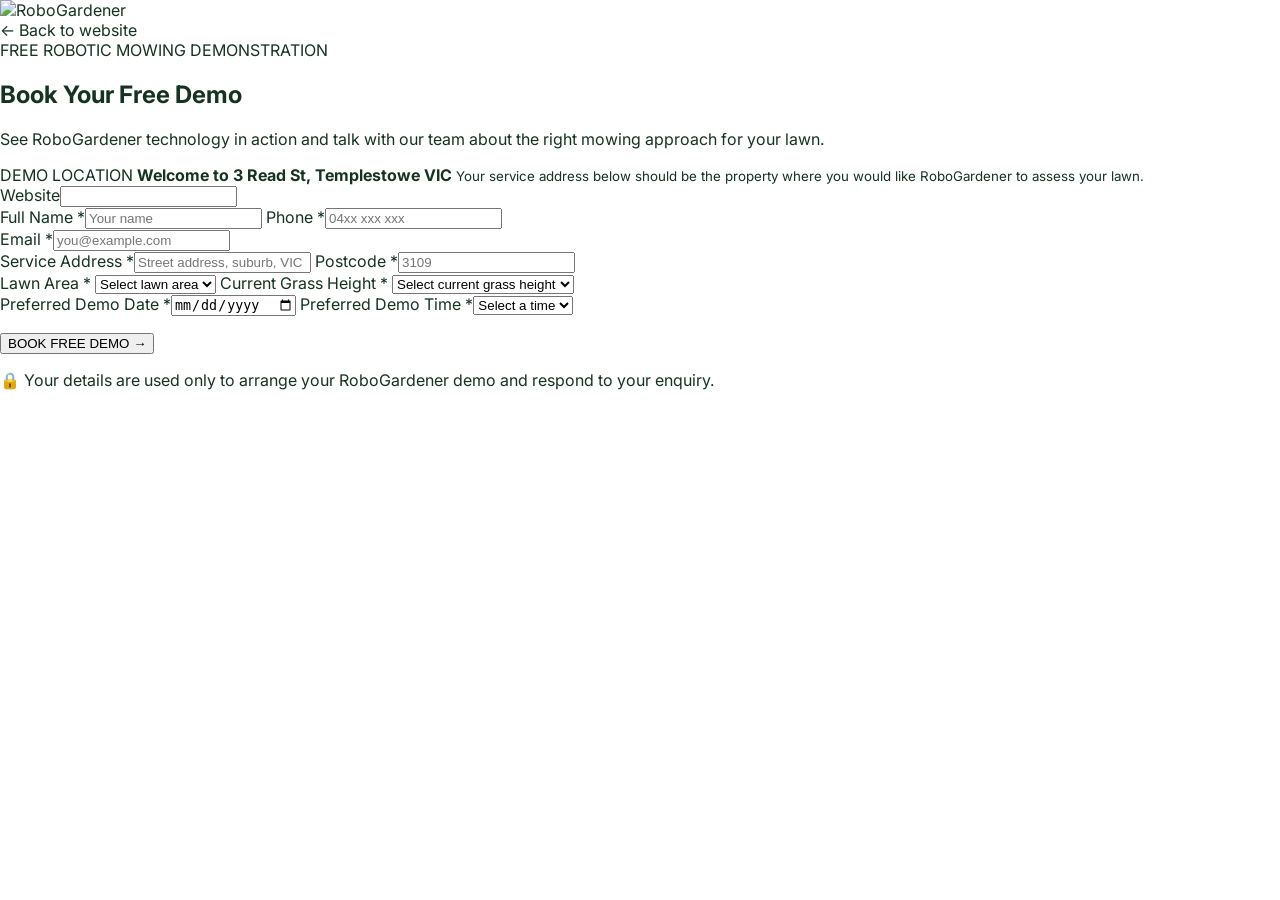
==== demo.html @ 6353b770 "Add free demo booking page" ====
<!doctype html>
<html lang="en">
<head>
  <meta charset="utf-8">
  <meta name="viewport" content="width=device-width,initial-scale=1">
  <meta name="description" content="Book a free RoboGardener demonstration in Templestowe, Melbourne.">
  <title>Book a Free Demo | RoboGardener</title>
  <link rel="canonical" href="https://www.robogardener.com.au/demo.html">
  <meta name="theme-color" content="#075a36">
  <link rel="icon" type="image/svg+xml" href="/favicon.svg">
  <link rel="preconnect" href="https://fonts.googleapis.com">
  <link rel="preconnect" href="https://fonts.gstatic.com" crossorigin>
  <link href="https://fonts.googleapis.com/css2?family=Inter:wght@400;500;600;700;800&family=DM+Serif+Display&display=swap" rel="stylesheet">
  <link rel="stylesheet" href="styles.css?v=20261001-1">
  <link rel="stylesheet" href="demo.css?v=20261001-1">
  <script src="https://challenges.cloudflare.com/turnstile/v0/api.js?render=explicit" async defer></script>
</head>
<body class="demo-page">
<header class="demo-topbar">
  <a href="/" class="demo-brand"><img src="assets/robogardener-logo.jpg" alt="RoboGardener"></a>
  <a href="/" class="demo-back">← Back to website</a>
</header>
<main class="demo-main">
  <section class="demo-intro">
    <span class="demo-kicker">FREE ROBOTIC MOWING DEMONSTRATION</span>
    <h1>Book Your Free Demo</h1>
    <p>See RoboGardener technology in action and talk with our team about the right mowing approach for your lawn.</p>
    <div class="demo-location">
      <span>DEMO LOCATION</span>
      <strong>Welcome to 3 Read St, Templestowe VIC</strong>
      <small>Your service address below should be the property where you would like RoboGardener to assess your lawn.</small>
    </div>
  </section>
  <section class="demo-card">
    <form id="demoForm" novalidate>
      <input type="hidden" name="preferred_language" value="English">
      <input type="hidden" name="service_required" value="Free Demo Booking">
      <div class="demo-hp" aria-hidden="true"><label>Website<input name="website" tabindex="-1" autocomplete="off"></label></div>
      <div class="demo-grid two">
        <label for="demoName">Full Name *<input id="demoName" name="full_name" required maxlength="150" autocomplete="name" placeholder="Your name"></label>
        <label for="demoPhone">Phone *<input id="demoPhone" name="phone" type="tel" required maxlength="50" autocomplete="tel" placeholder="04xx xxx xxx"></label>
      </div>
      <label for="demoEmail">Email *<input id="demoEmail" name="email" type="email" required maxlength="254" autocomplete="email" placeholder="you@example.com"></label>
      <div class="demo-grid address">
        <label for="demoAddress">Service Address *<input id="demoAddress" name="service_address" required maxlength="300" autocomplete="street-address" placeholder="Street address, suburb, VIC"></label>
        <label for="demoPostcode">Postcode *<input id="demoPostcode" name="postcode" required inputmode="numeric" maxlength="4" pattern="[0-9]{4}" autocomplete="postal-code" placeholder="3109"></label>
      </div>
      <div class="demo-grid two">
        <label for="demoArea">Lawn Area *
          <select id="demoArea" name="lawn_area" required>
            <option value="">Select lawn area</option><option value="0-100">Under 100 m²</option><option value="100-250">100–250 m²</option><option value="250-500">250–500 m²</option><option value="500-1000">500–1,000 m²</option><option value="1000-2000">1,000–2,000 m²</option><option value="2000+">2,000 m²+</option><option value="unknown">Not sure</option>
          </select>
        </label>
        <label for="demoHeight">Current Grass Height *
          <select id="demoHeight" name="grass_height" required>
            <option value="">Select current grass height</option><option value="under5">Under 5 cm</option><option value="5-10">5–10 cm</option><option value="10-20">10–20 cm</option><option value="20-40">20–40 cm</option><option value="40plus">40 cm+ / clearly overgrown</option><option value="unknown">Not sure</option>
          </select>
        </label>
      </div>
      <div class="demo-grid two">
        <label for="demoDate">Preferred Demo Date *<input id="demoDate" type="date" required></label>
        <label for="demoTime">Preferred Demo Time *<select id="demoTime" required><option value="">Select a time</option></select></label>
      </div>
      <input id="demoNotes" type="hidden" name="additional_information">
      <div class="demo-turnstile"><div id="demoTurnstile"></div><p id="demoSecurity" aria-live="polite"></p></div>
      <button id="demoSubmit" class="demo-submit" type="submit">BOOK FREE DEMO <span>→</span></button>
      <p class="demo-privacy">🔒 Your details are used only to arrange your RoboGardener demo and respond to your enquiry.</p>
      <div id="demoMessage" class="demo-message" role="status" aria-live="polite"></div>
    </form>
    <div id="demoSuccess" class="demo-success" hidden>
      <div>✓</div><h2>Your demo request has been received</h2>
      <p>We’ll review your preferred date and time and contact you to confirm the appointment.</p>
      <p id="demoRef"></p><a href="/" class="demo-submit">BACK TO ROBOGARDENER</a>
    </div>
  </section>
</main>
<script src="demo.js?v=20261001-1"></script>
</body>
</html>
---- styles.css ----
/* RoboGardener canonical stylesheet
   Consolidated from styles.css + enhancements.css.
   Rule order intentionally preserves the previous two-file cascade exactly.
*/
:root{--green:#0d5a34;--green2:#167a45;--lime:#a4d957;--ink:#143321;--muted:#647368;--cream:#f7f8f3;--line:#dfe8df;--white:#fff;--shadow:0 18px 50px rgba(17,63,39,.12)}
*{box-sizing:border-box}html{scroll-behavior:smooth}body{margin:0;font-family:Inter,"PingFang SC","Microsoft YaHei",Arial,sans-serif;color:var(--ink);background:#fff}a{color:inherit;text-decoration:none}img{display:block;max-width:100%}
.site-header{min-height:88px;padding:0 4vw;display:flex;align-items:center;gap:28px;position:sticky;top:0;background:rgba(255,255,255,.97);backdrop-filter:blur(12px);z-index:20;border-bottom:1px solid #edf0ed}.brand{width:235px;flex:0 0 auto}.brand img{width:100%;height:58px;object-fit:contain;object-position:left center}.main-nav{display:flex;gap:22px;margin-left:auto;align-items:center}.main-nav a{font-size:14px;font-weight:600}.main-nav a:hover{color:var(--green2)}.header-actions{display:flex;align-items:center;gap:12px}.phone-link{font-weight:800;color:var(--green);white-space:nowrap}.lang-switch{display:flex;border:1px solid #cdd9d1;border-radius:999px;padding:3px;background:#f6f8f6}.lang-btn{border:0;background:transparent;padding:7px 10px;border-radius:999px;font-weight:800;color:#5e6f63;cursor:pointer}.lang-btn.active{background:var(--green);color:#fff}
.btn{display:inline-flex;align-items:center;justify-content:center;border-radius:9px;padding:14px 22px;font-weight:800;border:1px solid transparent;cursor:pointer;transition:.2s}.btn:hover{transform:translateY(-1px)}.btn-dark{background:var(--green);color:#fff}.btn-green{background:linear-gradient(135deg,#0d5a34,#16834b);color:#fff}.btn-light{background:#fff;color:var(--green)}.btn-wide{width:100%;font-size:17px;gap:12px}.header-cta{white-space:nowrap}
.hero{display:block}.hero-visual{min-height:690px;position:relative;overflow:hidden;padding:92px 7vw;background:radial-gradient(circle at 84% 24%,rgba(185,239,110,.24),transparent 25%),radial-gradient(circle at 72% 78%,rgba(255,255,255,.10),transparent 28%),linear-gradient(120deg,#0a3525 0%,#0d5a34 54%,#27764a 100%)}.hero-visual:before{content:"";position:absolute;inset:0;background:linear-gradient(90deg,rgba(5,30,20,.08),rgba(5,30,20,.02) 55%,rgba(5,30,20,.22));pointer-events:none}.hero-copy{position:relative;z-index:3;width:min(760px,62%);color:#fff}.eyebrow{display:inline-block;font-size:12px;letter-spacing:.18em;font-weight:800;margin-bottom:16px}.eyebrow.green{color:var(--green2)}.hero-copy h1{font-size:clamp(48px,5.2vw,78px);line-height:.98;margin:0 0 24px;font-weight:800;letter-spacing:-.045em}.hero-copy h1 span{color:#b9ef6e}.hero-copy>p{font-size:19px;line-height:1.65;color:#eef7ef;max-width:690px}.hero-actions{display:flex;gap:12px;flex-wrap:wrap;margin:30px 0 25px}.btn-hero-primary{background:#fff;color:#0d5a34;padding:16px 24px}.btn-hero-secondary{border-color:rgba(255,255,255,.48);color:#fff;background:rgba(255,255,255,.06);padding:16px 24px}.hero-proof{display:flex;flex-wrap:wrap;gap:10px 12px}.hero-proof span{font-size:12px;font-weight:700;background:rgba(255,255,255,.10);border:1px solid rgba(255,255,255,.13);padding:9px 11px;border-radius:999px}.hero-trust-card{position:absolute;right:6vw;bottom:55px;z-index:4;width:330px;display:flex;align-items:center;gap:14px;padding:14px 16px;background:rgba(255,255,255,.96);border-radius:16px;box-shadow:0 20px 55px rgba(0,0,0,.2);color:var(--ink)}.hero-trust-card img{width:72px;height:72px;border-radius:50%;object-fit:cover}.hero-trust-card small,.hero-trust-card strong,.hero-trust-card span{display:block}.hero-trust-card small{font-size:9px;letter-spacing:.12em;color:var(--green2);font-weight:800;margin-bottom:4px}.hero-trust-card strong{font-size:14px;line-height:1.3}.hero-trust-card span{font-size:11px;color:#6a786e;margin-top:3px}
.market-section{padding:46px 7vw 56px;background:#fff;border-bottom:1px solid var(--line)}.market-heading{display:flex;justify-content:space-between;gap:30px;align-items:end;margin-bottom:24px}.market-heading .eyebrow{margin:0}.market-heading h2{font-family:"DM Serif Display",serif;font-size:35px;line-height:1.1;font-weight:400;margin:0;max-width:680px}.market-grid{display:grid;grid-template-columns:1fr 1.25fr;gap:18px}.market-card{display:grid;grid-template-columns:58px 1fr;gap:18px;padding:28px;border:1px solid var(--line);border-radius:18px;background:#fbfcfa}.market-icon{width:54px;height:54px;border:1px solid #cfe0d3;border-radius:14px;display:grid;place-items:center;font-size:27px;color:var(--green);background:#fff}.market-card h3{font-size:25px;margin:0 0 6px}.market-card p{font-size:14px;line-height:1.55;color:var(--muted);margin:0 0 15px}.market-card ul{display:flex;gap:8px;flex-wrap:wrap;padding:0;margin:0;list-style:none}.market-card li{font-size:12px;font-weight:700;color:#285039;background:#edf5eb;border-radius:999px;padding:8px 10px}
.section{padding:86px 7vw}.section-heading{max-width:860px;margin-bottom:45px}.section-heading.compact{margin-bottom:28px}.section-heading h2{font-family:"DM Serif Display",serif;font-size:48px;line-height:1.05;margin:0 0 16px;font-weight:400}.section-heading p{font-size:17px;color:#607064;line-height:1.7}.technology{background:#f4f7f2}.technology .section-heading{max-width:920px}.technology-grid{display:grid;grid-template-columns:repeat(3,1fr);gap:18px}.technology-card{overflow:hidden;border:1px solid var(--line);border-radius:18px;background:#fff}.machine-image{height:300px;display:flex;align-items:center;justify-content:center;padding:18px;background:#fff}.machine-image img{width:100%;height:100%;object-fit:contain}.machine-copy{padding:22px 24px 26px}.machine-copy>span{font-size:9px;letter-spacing:.14em;color:var(--green2);font-weight:800}.machine-copy h3{font-size:22px;margin:7px 0 9px}.machine-copy p{font-size:14px;line-height:1.65;color:var(--muted);margin:0}.technology-note{font-size:11px;color:#7a867e;text-align:center;margin:18px auto 0;max-width:760px;line-height:1.5}
.steps{display:grid;grid-template-columns:repeat(3,1fr);gap:30px;padding:24px 6vw;background:#eef5ec;border-top:1px solid #dce8d9;border-bottom:1px solid #dce8d9}.steps article{display:flex;align-items:flex-start;gap:14px}.steps b{background:var(--green);color:#fff;width:38px;height:38px;border-radius:50%;display:grid;place-items:center;flex:0 0 auto}.steps h3{margin:0 0 5px;font-size:16px}.steps p{margin:0;color:#68746d;font-size:13px;line-height:1.5}.credential-grid{display:grid;grid-template-columns:repeat(3,1fr);gap:18px}.credential{display:flex;gap:16px;border:1px solid var(--line);border-radius:15px;padding:24px;background:#fff}.credential>span{width:48px;height:48px;border-radius:12px;background:var(--green);color:#fff;display:grid;place-items:center;font-size:23px;font-weight:800;flex:0 0 auto}.credential h3{font-size:18px;line-height:1.3;margin:0 0 8px}.credential p{font-size:14px;line-height:1.6;color:#68756b;margin:0}.services{background:var(--cream)}.service-grid{display:grid;grid-template-columns:repeat(3,1fr);gap:18px}.service-grid article{border:1px solid var(--line);border-radius:15px;padding:25px;background:#fff}.service-grid h3{font-size:19px;margin:10px 0}.service-grid p{font-size:14px;line-height:1.6;color:#68756b}.icon{font-size:28px}.founder{display:grid;grid-template-columns:.75fr 1.25fr;gap:55px;align-items:center}.founder-image img{border-radius:28px;box-shadow:var(--shadow)}.founder-copy h2{font-family:"DM Serif Display",serif;font-size:50px;line-height:1.05;font-weight:400;margin:0 0 18px}.founder-copy p{font-size:17px;color:#617065;line-height:1.75}.founder-facts{display:flex;gap:10px;flex-wrap:wrap;margin-top:24px}.founder-facts span{background:#eef6eb;color:#164c2e;font-weight:700;border-radius:999px;padding:10px 14px;font-size:13px}
.quote-section{position:relative;background:linear-gradient(135deg,#0a3626 0%,#0d5a34 55%,#1a6c42 100%);overflow:hidden}.quote-section:before{content:"";position:absolute;width:520px;height:520px;border-radius:50%;right:-180px;top:-240px;background:rgba(185,239,110,.09);border:1px solid rgba(255,255,255,.06)}.quote-section:after{content:"";position:absolute;width:360px;height:360px;border-radius:50%;left:-170px;bottom:-190px;background:rgba(255,255,255,.04)}.quote-panel{position:relative;z-index:1;max-width:900px;margin:0 auto;background:#fff;border-radius:26px;padding:46px 48px;box-shadow:0 28px 70px rgba(4,34,22,.28)}.quote-kicker{display:inline-flex;align-items:center;gap:8px;color:var(--green2);font-size:10px;font-weight:800;letter-spacing:.18em;margin:0 0 10px}.quote-kicker:before{content:"";width:26px;height:2px;background:var(--lime)}.quote-panel h2{font-family:"DM Serif Display",serif;font-size:46px;line-height:1.05;margin:0 0 10px;color:#153b27}.quote-intro{font-size:15px;color:var(--muted);line-height:1.65;margin:0 0 26px;max-width:680px}.quote-panel form{display:grid;gap:5px}.quote-panel label{display:block;font-size:12px;font-weight:700;margin:8px 0;color:#20452f;letter-spacing:.01em}.quote-panel input,.quote-panel select,.quote-panel textarea{width:100%;margin-top:7px;border:1px solid #cad8cd;border-radius:11px;padding:13px 14px;font:inherit;color:#213d2b;background:#fbfdfb;transition:border-color .2s,box-shadow .2s,background .2s}.quote-panel input:hover,.quote-panel select:hover,.quote-panel textarea:hover{border-color:#aebfb2;background:#fff}.quote-panel textarea{resize:vertical;min-height:108px}.form-grid{display:grid;gap:14px}.form-grid.two{grid-template-columns:1fr 1fr}.address-grid{grid-template-columns:1.8fr .7fr}.photo-upload{margin-top:12px;padding:15px 16px 13px;border:1px dashed #b9cbbd;border-radius:12px;background:#f7faf6}.photo-upload input{padding:9px 10px;background:#fff}.hide{display:none!important}.estimate{margin:18px 0 12px;background:linear-gradient(180deg,#f0f7ed,#f7fbf5);border:1px solid #d4e5d0;border-radius:14px;padding:16px 17px}.estimate-label{display:block;text-transform:uppercase;font-size:9px;letter-spacing:.14em;color:#6a7b6d;font-weight:800}.estimate strong{font-size:18px;display:block;margin-top:5px;color:#18442d}.estimate small{display:block;margin-top:7px;color:#6d786f;line-height:1.5}.turnstile-wrap{padding-top:4px}.btn-wide{min-height:56px;margin-top:4px;border-radius:999px;font-size:16px;box-shadow:0 10px 24px rgba(13,90,52,.18)}.privacy-note{text-align:center;font-size:10px;color:#7a867e;margin:10px 0 0}.areas{display:flex;justify-content:space-between;align-items:center;gap:30px}.areas .section-heading{margin:0}
footer{padding:48px 6vw;background:#0b2f20;color:#dbe9df;display:grid;grid-template-columns:1.4fr 1fr 1fr 1fr;gap:35px}footer h4{color:#fff;margin:0 0 14px}footer p,footer a{font-size:13px;line-height:1.7;margin:0 0 5px;display:block}.footer-brand img{width:250px;height:60px;object-fit:contain;object-position:left;background:#fff;border-radius:8px;padding:4px}.footer-brand p{font-style:italic;margin-top:12px}
@media(max-width:1180px){.main-nav{display:none}.header-actions{margin-left:auto}.phone-link{display:none}.hero-copy{width:70%}.hero-trust-card{right:4vw}.technology-grid{grid-template-columns:repeat(2,1fr)}.credential-grid,.service-grid{grid-template-columns:repeat(2,1fr)}}
@media(max-width:720px){.site-header{min-height:74px;padding:0 16px;gap:12px}.brand{width:160px}.header-actions{gap:7px}.header-cta{display:none}.lang-btn{padding:6px 8px;font-size:12px}.hero-visual{min-height:730px;padding:62px 22px 180px}.hero-copy{width:100%}.hero-copy h1{font-size:46px}.hero-copy>p{font-size:16px}.hero-proof{display:none}.hero-trust-card{left:22px;right:22px;bottom:35px;width:auto}.market-section{padding:38px 22px}.market-heading{display:block}.market-heading h2{font-size:31px;margin-top:8px}.market-grid{grid-template-columns:1fr}.market-card{grid-template-columns:48px 1fr;padding:22px}.market-icon{width:46px;height:46px}.section{padding:60px 22px}.section-heading h2,.founder-copy h2{font-size:38px}.technology-grid,.credential-grid,.service-grid{grid-template-columns:1fr}.machine-image{height:270px}.form-grid.two,.address-grid{grid-template-columns:1fr}.steps{grid-template-columns:1fr;padding:25px 22px}.founder{grid-template-columns:1fr;padding:60px 22px}.areas{align-items:flex-start;flex-direction:column}.quote-section{padding-left:18px;padding-right:18px}.quote-panel{padding:30px 20px;border-radius:20px}.quote-panel h2{font-size:36px}.quote-intro{font-size:14px}.quote-panel input,.quote-panel select,.quote-panel textarea{font-size:16px;min-height:48px}.photo-upload{padding:13px}.btn-wide{min-height:54px}footer{grid-template-columns:1fr 1fr;padding:42px 22px}.footer-brand{grid-column:1/-1}}


/* ===== Former enhancements.css ===== */
.hp-field{position:absolute!important;left:-10000px!important;width:1px!important;height:1px!important;overflow:hidden!important}
.photo-upload small{display:block;margin-top:7px;color:#738077;font-weight:500}
.turnstile-wrap{margin:14px 0 12px;min-height:12px}
.security-note{font-size:11px;color:#68766c;margin:6px 0 0}
.form-message{display:none;margin-top:13px;padding:12px 14px;border-radius:10px;font-size:13px;line-height:1.5}
.form-message.error{display:block;background:#fff1ef;border:1px solid #f2c6c0;color:#8a3028}
.form-message.info{display:block;background:#eef6eb;border:1px solid #d2e5cc;color:#28553a}
.success-card{margin-top:22px;padding:32px 24px;text-align:center;background:linear-gradient(180deg,#f3faef,#fff);border:1px solid #d7e9d1;border-radius:16px;box-shadow:0 14px 34px rgba(17,63,39,.08)}
.success-card[hidden]{display:none}
.success-icon{width:58px;height:58px;margin:0 auto 16px;border-radius:50%;display:grid;place-items:center;background:#167a45;color:#fff;font-size:30px;font-weight:800}
.success-card h3{font-family:"DM Serif Display",serif;font-size:28px;line-height:1.15;margin:0 0 10px}
.success-card p{color:#607064;line-height:1.6}
.success-ref{font-size:12px;word-break:break-all}
.btn[disabled]{cursor:not-allowed;opacity:.68;transform:none}
.quote-panel input:focus,.quote-panel select:focus,.quote-panel textarea:focus{outline:3px solid rgba(22,122,69,.13);border-color:#16834b}
.quote-panel input:user-invalid,.quote-panel select:user-invalid{border-color:#c95d50}

:root{--section-space:104px}

/* Header */
.site-header{min-height:82px;padding-left:5vw;padding-right:5vw;box-shadow:0 1px 0 rgba(13,90,52,.04)}
.brand{width:215px}
.brand img{height:54px}
.main-nav{gap:25px}
.main-nav a{position:relative;font-size:13px;letter-spacing:.01em}
.main-nav a:after{content:"";position:absolute;left:0;right:100%;bottom:-9px;height:2px;background:#167a45;transition:right .2s}
.main-nav a:hover:after{right:0}
.header-cta{border-radius:999px;padding:12px 18px}
.mobile-menu-toggle{display:none;border:0;background:transparent;width:42px;height:42px;padding:9px;cursor:pointer}
.mobile-menu-toggle span{display:block;height:2px;background:#153b27;margin:5px 0;border-radius:2px;transition:.2s}

/* Hero */
.hero-visual{min-height:680px;padding:86px 7vw;background:radial-gradient(circle at 83% 35%,rgba(190,239,119,.16),transparent 30%),linear-gradient(122deg,#082d20 0%,#0b4d2e 50%,#17663c 100%)}
.hero-visual:after{display:none}
.hero-copy{width:min(700px,50%)}
.hero-copy h1{font-size:clamp(50px,5vw,76px);max-width:700px}
.hero-copy>p{max-width:620px}
.hero-actions .btn{border-radius:999px}
.hero-trust-card{position:absolute;right:2.5vw;top:50%;transform:translateY(-50%);z-index:4;width:min(48vw,650px);height:auto;min-height:0;padding:0;background:transparent;border:0;box-shadow:none;pointer-events:none}
.hero-trust-card img{display:block;position:static;width:100%;height:auto;border-radius:0;object-fit:contain;filter:drop-shadow(0 22px 34px rgba(0,0,0,.18))}
.hero-trust-line{display:flex;align-items:center;gap:0;margin-top:24px;padding:12px 16px;border:1px solid rgba(255,255,255,.14);border-radius:14px;background:rgba(255,255,255,.075);backdrop-filter:blur(10px);width:max-content;max-width:100%}
.hero-trust-line span{background:none;border:0;border-radius:0;padding:0 13px;font-size:11px;font-weight:700;white-space:nowrap}
.hero-trust-line span+span{border-left:1px solid rgba(255,255,255,.2)}
.hero-trust-line span:before{content:"✓";color:#b9ef6e;margin-right:7px;font-weight:900}

/* Shared section rhythm */
.section,.market-section{padding-top:var(--section-space);padding-bottom:var(--section-space)}
.section-heading,.market-heading{margin-bottom:38px}
.section-heading h2,.market-heading h2{letter-spacing:-.025em}

/* Who we serve */
.market-section{position:relative;background:linear-gradient(180deg,#fff 0%,#f7faf6 100%);overflow:hidden}
.market-heading{display:block;max-width:1180px;margin-left:auto;margin-right:auto;text-align:center}
.market-heading .eyebrow{display:block;margin-left:auto;margin-right:auto}
.market-title{width:100%;max-width:none;margin:0 auto;text-align:center;white-space:nowrap;font-size:clamp(34px,3.2vw,48px)}
.market-grid{display:grid;grid-template-columns:1fr 1fr;gap:22px;max-width:1180px;margin:0 auto}
.market-card{position:relative;display:grid;grid-template-columns:72px 1fr;gap:22px;min-height:300px;padding:34px;border:1px solid #d9e6db;border-radius:24px;background:#fff;box-shadow:0 12px 32px rgba(17,63,39,.055)}
.market-card:nth-child(2){background:linear-gradient(145deg,#0d5633,#113f2b);border-color:#174f35;color:#fff}
.market-icon{width:64px;height:64px;border:1px solid #cfe0d3;border-radius:18px;display:grid;place-items:center;font-size:31px;color:var(--green);background:#f6faf5}
.market-card:nth-child(2) .market-icon{border-color:rgba(255,255,255,.18);background:rgba(255,255,255,.09);color:#c9ef8e}
.market-card h3{font-family:"DM Serif Display",serif;font-size:32px;font-weight:400;margin:0 0 8px}
.market-card p{font-size:14px;line-height:1.6;color:#637469;margin:0 0 20px}
.market-card:nth-child(2) p{color:#d9e7de}
.market-card ul{display:grid;grid-template-columns:repeat(2,minmax(0,1fr));gap:10px 14px;padding:0;margin:0;list-style:none}
.market-card li{position:relative;font-size:12px;font-weight:700;color:#285039;background:#edf5eb;border-radius:10px;padding:10px 12px 10px 30px}
.market-card li:before{content:"✓";position:absolute;left:11px;top:9px;color:#167a45}
.market-card:nth-child(2) li{color:#edf7f0;background:rgba(255,255,255,.08)}
.market-card:nth-child(2) li:before{color:#b9ef6e}

/* Technology */
.technology{background:linear-gradient(180deg,#f2f7f0 0%,#fff 100%)}
.technology .section-heading{max-width:1380px;margin-left:auto;margin-right:auto;text-align:center}
.technology .section-heading h2{font-size:clamp(38px,3.5vw,54px)}
.technology-title{white-space:nowrap}
.technology .section-heading p{max-width:800px;margin-left:auto;margin-right:auto}
.technology-grid{display:grid;grid-template-columns:repeat(3,minmax(0,1fr));gap:22px;max-width:1180px;margin:36px auto 0}
.technology-card{overflow:hidden;border:1px solid #dce7dd;border-radius:22px;background:#fff;box-shadow:0 10px 28px rgba(17,63,39,.055)}
.machine-image{height:310px;display:flex;align-items:center;justify-content:center;padding:30px 24px 16px;background:linear-gradient(180deg,#fff,#f8fbf7)}
.machine-image img{width:100%;height:100%;object-fit:contain}
.machine-copy{display:block;padding:22px 25px 28px;border-top:1px solid #edf2ed}
.machine-use{display:inline-block;margin-bottom:10px;padding:6px 10px;border-radius:999px;background:#eef5ec;color:#31523d;font-style:normal;font-size:11px;font-weight:800;letter-spacing:.04em;text-transform:uppercase}
.machine-copy h3{font-family:"DM Serif Display",serif;font-size:23px;font-weight:400;margin:0 0 10px;color:#173c28}
.machine-copy p{font-size:14px;line-height:1.7;color:#647368;margin:0}
.technology-note{font-size:11px;color:#77857b;text-align:center;margin:22px auto 0;max-width:820px;line-height:1.55}

/* Steps */
.steps{padding:28px 6vw}

/* Why */
.why{background:#0c3827;color:#fff}
.why .section-heading{max-width:1200px}
.why .eyebrow.green{color:#b9ef6e}
.why .section-heading h2{font-size:clamp(44px,4.5vw,64px);color:#fff}
.why-title{white-space:nowrap}
.why .section-heading p{max-width:100%;color:#d5e4da}
.credential-grid{grid-template-columns:repeat(3,minmax(0,1fr));gap:18px}
.credential{display:block;min-height:245px;padding:28px 26px;border:1px solid rgba(255,255,255,.13);border-radius:20px;background:rgba(255,255,255,.065)}
.credential>span{width:44px;height:44px;margin-bottom:20px;border-radius:50%;background:#b9ef6e;color:#0d4c2e;font-size:16px}
.credential h3{min-height:0;font-family:"DM Serif Display",serif;font-size:24px;font-weight:400;line-height:1.2;color:#fff}
.credential p{color:#cfddd4}

/* Services */
.services{background:#f6f8f3}
.services>.section-heading{max-width:none;text-align:center}
.services>.section-heading .eyebrow{display:block;text-align:center}
.services-title{width:100%;max-width:none;margin-left:auto;margin-right:auto;text-align:center;white-space:nowrap}
.service-grid{grid-template-columns:repeat(3,minmax(0,1fr));gap:1px;max-width:1180px;margin:0 auto;background:#dce6dd;border:1px solid #dce6dd;border-radius:24px;overflow:hidden}
.service-grid article{position:relative;min-height:230px;padding:32px 30px 28px;border:0;border-radius:0;background:#fff}
.service-icon{width:48px;height:48px;padding:11px;border-radius:14px;background:#eef5ec;color:#0d5a34}
.service-icon svg{width:100%;height:100%;fill:none;stroke:currentColor;stroke-width:1.8;stroke-linecap:round;stroke-linejoin:round}
.service-grid h3{font-family:"DM Serif Display",serif;font-size:22px;font-weight:400;color:#173c28}
.service-grid p{font-size:13.5px;line-height:1.7}

/* Founder */
.founder{max-width:1180px;margin:0 auto;grid-template-columns:minmax(360px,.9fr) minmax(0,1.1fr);gap:72px;padding-top:var(--section-space);padding-bottom:var(--section-space)}
.founder:before,.founder-image:after,
.founder-image img{width:100%;max-width:500px;margin:auto;border-radius:0;object-fit:contain;background:transparent;box-shadow:none;filter:drop-shadow(0 24px 34px rgba(17,63,39,.16))}
.founder-copy{max-width:610px}
.founder-copy h2{font-size:clamp(44px,4vw,60px);line-height:1.02}
.founder-copy p{font-size:18px;line-height:1.8}
.founder-facts{display:flex;gap:10px;flex-wrap:wrap;margin-top:30px}
.founder-facts span{min-height:auto;padding:10px 14px;border:1px solid #d8e6d7;border-radius:999px;background:#eef6eb;color:#174b2f;font-size:12px;font-weight:800}

/* Quote */
.quote-panel{overflow:visible}

/* Service area */
.areas .section-heading{max-width:none}
.areas .section-heading p{max-width:none}

/* Footer */
.site-footer{display:block;padding:0;background:linear-gradient(135deg,#082d20,#0d5a34 58%,#12683d);color:#e6f0e9}
.footer-main{max-width:1280px;margin:0 auto;padding:68px 6vw 54px;display:grid;grid-template-columns:1.35fr .8fr .8fr 1.1fr;gap:48px;align-items:start}
.footer-brand-mark{width:280px;padding:0;margin:0 0 18px;background:transparent;border:0;border-radius:0;box-shadow:none;overflow:visible}
.footer-brand-mark img{display:block;width:100%;height:auto;padding:0;background:transparent;border:0;border-radius:0;box-shadow:none;object-fit:contain}
.site-footer .footer-brand p{font-size:13px;color:#d4e6da;margin:0 0 14px;font-style:italic}
.site-footer .footer-brand a{font-size:13px;color:#fff;margin:4px 0;display:block}
.site-footer h4{font-size:13px;letter-spacing:.08em;text-transform:uppercase;margin:0 0 18px;color:#b9ef6e}
.footer-column a{display:block;color:#e4efe8;font-size:13px;margin:0 0 11px}
.footer-column a:hover{color:#b9ef6e}
.footer-cta{padding:26px;border:1px solid rgba(255,255,255,.14);border-radius:20px;background:rgba(255,255,255,.06)}
.footer-cta .eyebrow{color:#b9ef6e;margin-bottom:10px}
.footer-cta h3{font-family:"DM Serif Display",serif;font-size:29px;line-height:1.05;margin:0 0 10px;color:#fff;font-weight:400}
.footer-cta p{font-size:13px;color:#d6e5da;margin:0 0 20px}
.footer-bottom{max-width:1280px;margin:0 auto;padding:20px 6vw 26px;border-top:1px solid rgba(255,255,255,.13);display:flex;justify-content:space-between;gap:20px;color:#bcd0c3;font-size:11px}

/* Desktop-only single-line supporting copy */
@media(min-width:1181px){
  .technology .section-heading p,.why .section-heading p,.areas .section-heading p{max-width:none;width:100%;white-space:nowrap}
}

/* Tablet / laptop */
@media(max-width:1180px){
  .mobile-menu-toggle{display:block;order:3;margin-left:0}
  .brand{order:1}
  .header-actions{order:2;margin-left:auto}
  .main-nav{display:flex;position:absolute;left:4vw;right:4vw;top:76px;padding:18px;background:#fff;border:1px solid #e0e8e1;border-radius:16px;box-shadow:0 18px 45px rgba(17,63,39,.16);flex-direction:column;align-items:stretch;gap:0;opacity:0;transform:translateY(-8px);pointer-events:none;transition:opacity .18s ease,transform .18s ease}
  .nav-open .main-nav{opacity:1;transform:translateY(0);pointer-events:auto}
  body.nav-open{overflow:hidden}
  .main-nav a{padding:12px 8px;border-bottom:1px solid #edf2ee}
  .main-nav a:last-child{border-bottom:0}
  .mobile-menu-toggle[aria-expanded="true"] span:nth-child(1){transform:translateY(7px) rotate(45deg)}
  .mobile-menu-toggle[aria-expanded="true"] span:nth-child(2){opacity:0}
  .mobile-menu-toggle[aria-expanded="true"] span:nth-child(3){transform:translateY(-7px) rotate(-45deg)}
  .hero-copy{width:58%}
  .hero-trust-card{right:2vw;width:min(44vw,520px)}
  .market-title,.technology-title,.why-title,.services-title{white-space:normal}
  .technology-grid{grid-template-columns:repeat(2,minmax(0,1fr))}
  .technology-card:nth-child(3){grid-column:1/-1;max-width:570px;width:100%;justify-self:center}
  .market-grid{grid-template-columns:1fr 1fr}
  .market-card{grid-template-columns:60px 1fr;padding:28px}
  .market-card ul{grid-template-columns:1fr}
  .service-grid{grid-template-columns:repeat(2,minmax(0,1fr))}
  .founder{padding-left:7vw;padding-right:7vw;gap:48px}
}

/* Tablet */
@media(max-width:980px){
  .hero-visual{min-height:900px;padding-bottom:410px}
  .hero-copy{width:100%;max-width:720px}
  .hero-trust-card{left:50%;right:auto;top:auto;bottom:22px;transform:translateX(-50%);width:min(80vw,540px)}
  .hero-trust-line{width:100%;justify-content:center}
  .market-grid{grid-template-columns:1fr}
  .market-card ul{grid-template-columns:repeat(2,minmax(0,1fr))}
  .credential-grid{grid-template-columns:1fr}
  .credential{min-height:0}
  .founder{grid-template-columns:1fr;gap:32px}
  .founder-image img{max-width:420px}
  .founder-copy{max-width:720px}
  .footer-main{grid-template-columns:1fr 1fr;gap:34px}
  .footer-brand,.footer-cta{grid-column:1/-1}
}

/* Mobile */
@media(max-width:720px){
  :root{--section-space:68px}
  body{overflow-x:hidden}
  .site-header{min-height:74px;padding:0 16px;gap:8px}
  .brand{width:155px}
  .brand img{height:48px}
  .phone-link,.header-cta{display:none}
  .header-actions{gap:6px}
  .mobile-menu-toggle{flex:0 0 auto}
  .main-nav{left:16px;right:16px;top:70px}
  .hero-visual{min-height:820px;padding:54px 22px 330px}
  .hero-copy h1{font-size:clamp(38px,11vw,48px);line-height:1.01}
  .hero-copy>p{font-size:16px}
  .hero-actions{display:grid;grid-template-columns:1fr}
  .hero-actions .btn{width:100%}
  .hero-trust-line{display:none}
  .hero-trust-card{width:min(92vw,410px);bottom:16px}
  .market-section,.section{padding-left:22px;padding-right:22px}
  .market-title{font-size:33px}
  .market-card{grid-template-columns:48px 1fr;gap:15px;padding:24px 20px;border-radius:19px}
  .market-card ul{grid-template-columns:1fr}
  .technology .section-heading,.services .section-heading{text-align:left}
  .technology .section-heading .eyebrow,.services .section-heading .eyebrow{text-align:left}
  .technology-grid{grid-template-columns:1fr;margin-top:26px}
  .technology-card:nth-child(3){grid-column:auto;max-width:none}
  .machine-image{height:270px;padding:24px 18px 10px}
  .service-grid{grid-template-columns:1fr;border-radius:18px}
  .service-grid article{min-height:210px;padding:27px 24px}
  .why .section-heading h2{font-size:40px}
  .founder{padding:68px 22px}
  .founder-image img{max-width:330px}
  .founder-copy h2{font-size:40px}
  .founder-copy p{font-size:16px}
  .founder-facts{gap:8px}
  .founder-facts span{font-size:11px}
  .quote-panel h2{font-size:31px}
  .turnstile-wrap{max-width:100%;overflow:hidden}
  .success-card{padding:28px 18px}
  .areas{align-items:flex-start;flex-direction:column}
  .footer-main{grid-template-columns:1fr;padding:52px 22px 38px}
  .footer-brand,.footer-cta{grid-column:auto}
  .footer-brand-mark{width:min(72vw,240px)}
  .footer-bottom{padding:18px 22px 24px;flex-direction:column}
}

/* ===== Production polish based on live-page QA ===== */
body{font-feature-settings:"kern" 1,"liga" 1}
.site-header{padding-left:4.5vw;padding-right:4.5vw}
.hero-visual{min-height:720px;padding-left:6.5vw;padding-right:6.5vw}
.hero-copy{width:min(720px,48%)}
.hero-copy h1{font-size:clamp(54px,5.1vw,82px);line-height:.96}
.hero-copy>p{font-size:18px;line-height:1.65}
.hero-trust-card{right:1.5vw;width:min(50vw,700px)}
.hero-trust-card img{filter:drop-shadow(0 24px 38px rgba(0,0,0,.16))}
.market-section,.technology,.why,.services,.founder,.areas{scroll-margin-top:88px}

.market-grid,.technology-grid,.service-grid,.founder,.footer-main{max-width:1240px}
.market-card,.technology-card{transition:transform .2s ease,box-shadow .2s ease}
.market-card:hover,.technology-card:hover{transform:translateY(-3px);box-shadow:0 22px 45px rgba(17,63,39,.10)}
.technology-note{margin-top:26px}

.steps{max-width:none;padding:30px 6vw;background:#edf5ea}
.steps article{max-width:390px;justify-self:center}
.steps b{width:42px;height:42px}
.steps h3{font-size:15px}
.steps p{font-size:12.5px}

.why .section-heading{margin-left:auto;margin-right:auto;text-align:left}
.why .section-heading p{font-size:15px}
.credential{transition:transform .2s ease,background .2s ease}
.credential:hover{transform:translateY(-3px);background:rgba(255,255,255,.09)}

.founder{align-items:center}
.founder-image{min-height:460px}
.founder-image img{max-width:520px}
.founder-copy h2{max-width:620px}
.founder-facts span{padding:11px 15px}

/* Service-area finish */
.areas{max-width:1240px;margin:0 auto}
.areas-proof{display:flex;gap:9px;flex-wrap:wrap;margin-top:18px}
.areas-proof span{display:inline-flex;align-items:center;gap:6px;padding:8px 11px;border-radius:999px;background:#eff6ec;color:#1a5031;font-size:11px;font-weight:800}
.areas-proof span:before{content:"✓";color:#16834b}

/* Footer refinements */
.footer-main{padding-left:5vw;padding-right:5vw}
.footer-bottom{max-width:1240px;padding-left:5vw;padding-right:5vw}
.footer-brand-mark{width:245px}
.footer-cta .btn{width:100%}

@media(max-width:1180px){
  .hero-copy{width:56%}
  .hero-trust-card{width:min(46vw,560px)}
}

@media(max-width:720px){
  .hero-visual{min-height:830px;padding-left:22px;padding-right:22px}
  .hero-copy h1{font-size:clamp(39px,11vw,50px)}
  .areas-proof{display:grid;grid-template-columns:1fr}
  .areas-proof span{width:max-content;max-width:100%}
}

/* ===== Approved reference desktop polish ===== */
@media(min-width:1181px){
  .site-header{min-height:70px;padding:0 5.5vw;gap:22px}
  .brand{width:190px}.brand img{height:48px}
  .main-nav{gap:22px}.main-nav a{font-size:12px}
  .header-actions{gap:10px}.phone-link{font-size:13px}
  .header-cta{padding:11px 18px;font-size:12px}

  .hero-visual{min-height:545px;padding:68px 7vw 62px;background:linear-gradient(115deg,#07432c 0%,#075f3b 56%,#075633 100%)}
  .hero-copy{width:49%;max-width:690px}
  .hero-copy h1{font-size:clamp(50px,4.45vw,70px);line-height:.94;margin-bottom:22px}
  .hero-copy>p{font-size:16px;line-height:1.6;max-width:620px}
  .hero-actions{margin:24px 0 22px}
  .hero-trust-card{right:4.5vw;top:50%;width:min(47vw,610px)}
  .hero-trust-line{margin-top:18px}

  .market-section{padding:58px 7vw 68px}
  .market-heading{margin-bottom:24px}
  .market-title{font-size:clamp(34px,2.8vw,44px)}
  .market-grid{max-width:1120px;gap:20px}
  .market-card{min-height:245px;padding:28px 30px}
  .market-card h3{font-size:29px}

  .technology{padding-top:70px;padding-bottom:68px}
  .technology .section-heading{margin-bottom:30px}
  .technology .section-heading h2{font-size:clamp(36px,3vw,47px)}
  .technology-grid{max-width:1120px;gap:20px;margin-top:30px}
  .technology-card{border-radius:16px}
  .machine-image{height:270px;padding:22px 20px 12px}
  .machine-copy{padding:19px 22px 24px}
  .machine-copy h3{font-size:21px}.machine-copy p{font-size:13px}
  .technology-note{margin-top:18px}

  .steps{padding:22px 7vw;gap:42px}
  .steps article{max-width:350px}.steps b{width:38px;height:38px}
  .steps h3{font-size:14px}.steps p{font-size:11.5px}

  .why{padding-top:64px;padding-bottom:70px}
  .why .section-heading{max-width:1120px;text-align:center;margin-bottom:28px}
  .why .section-heading h2{font-size:clamp(38px,3.2vw,50px)}
  .why .section-heading p{font-size:14px}
  .credential-grid{max-width:1120px;margin:0 auto;gap:20px}
  .credential{min-height:210px;padding:25px 24px}
  .credential h3{font-size:22px}.credential p{font-size:13px}

  .services{padding-top:66px;padding-bottom:72px}
  .services>.section-heading{margin-bottom:26px}
  .services>.section-heading h2{font-size:clamp(36px,3vw,46px)}
  .service-grid{max-width:1120px}
  .service-grid article{min-height:190px;padding:25px 26px}
  .service-grid h3{font-size:20px}.service-grid p{font-size:12.5px}

  .founder{max-width:1050px;grid-template-columns:.82fr 1.18fr;gap:56px;padding-top:70px;padding-bottom:76px;align-items:center}
  .founder-image{min-height:0}.founder-image img{max-width:390px}
  .founder-copy h2{font-size:clamp(40px,3.5vw,53px);max-width:570px}
  .founder-copy p{font-size:15px;line-height:1.65}

  .areas{max-width:none;padding:48px 7vw;align-items:center}
  .areas .section-heading{max-width:900px}.areas .section-heading h2{font-size:37px}
  .areas-proof{display:none}
  .footer-main{max-width:1180px;padding-top:50px;padding-bottom:40px}
  .footer-brand-mark{width:220px}.footer-cta{padding:22px}.footer-cta h3{font-size:27px}
}


/* ===== Final Quote section ===== */
.quote-section{
  position:relative;
  min-height:760px;
  padding:72px 7vw;
  overflow:hidden;
  background:#075a36;
}
.quote-section:before,.quote-section:after{display:none;content:none}
.quote-section .quote-panel{
  position:relative;
  z-index:2;
  width:min(760px,62vw);
  max-width:760px;
  margin:0;
  padding:34px 38px;
  border-radius:18px;
}
.quote-panel h2{font-size:38px}
.quote-intro{font-size:13px;margin-bottom:18px}
.quote-panel label{font-size:11px;margin:5px 0}
.quote-panel input,.quote-panel select,.quote-panel textarea{padding:9px 11px;margin-top:5px;border-radius:7px}
.quote-panel textarea{min-height:70px}
.photo-upload{padding:10px 12px 9px;margin-top:7px}
.estimate{padding:11px 13px;margin:10px 0 7px}
.estimate strong{font-size:15px}
.turnstile-wrap{margin:8px 0 6px}
.btn-wide{min-height:46px;font-size:13px}

.quote-message{
  position:absolute;
  z-index:3;
  right:6vw;
  top:102px;
  width:min(430px,31vw);
  margin:0;
  color:#f4f7f0;
  font-family:"DM Serif Display","PingFang SC","Microsoft YaHei",serif;
  font-size:clamp(38px,3.2vw,52px);
  line-height:1.05;
  font-weight:400;
  letter-spacing:.005em;
  text-shadow:0 3px 20px rgba(0,0,0,.25);
}
.quote-message br{display:block}
.quote-message::after{
  content:"";
  display:block;
  width:72px;
  height:2px;
  margin-top:18px;
  background:linear-gradient(90deg,#c9e89e,rgba(201,232,158,.12));
}
html[lang^="zh"] .quote-message{color:#f2f6ed;letter-spacing:.04em}

@media(max-width:1180px){
  .quote-section{min-height:auto;padding:64px 5vw;background-position:center center}
  .quote-section .quote-panel{width:min(760px,100%);margin:0 auto}
  .quote-message{
    position:static;
    width:min(760px,100%);
    margin:0 auto 26px;
    text-align:center;
    font-size:42px;
  }
  .quote-message::after{margin-left:auto;margin-right:auto}
}
@media(max-width:720px){
  .quote-section{padding:52px 18px}
  .quote-section .quote-panel{width:100%;padding:30px 20px}
  .quote-message{font-size:32px;margin-bottom:20px}
}

/* ===== Front-end QA hardening ===== */
a:focus-visible,button:focus-visible,input:focus-visible,select:focus-visible,textarea:focus-visible{
  outline:3px solid rgba(22,122,69,.28);
  outline-offset:3px;
}
.lang-btn,.mobile-menu-toggle{min-width:44px;min-height:44px}
img{height:auto}
.technology-card,.market-card,.credential,.service-grid article{contain:layout paint}
@media(max-width:720px){
  .quote-message{max-width:100%}
  .quote-section{background-position:center center}
  .turnstile-wrap{overflow:visible}
}
@media(prefers-reduced-motion:reduce){
  html{scroll-behavior:auto}
  *,*::before,*::after{scroll-behavior:auto!important;transition:none!important;animation:none!important}
}


/* ===== Quote final alignment / artwork correction ===== */
.quote-section{
  background-color:#075a36;
  background-image:none;
  background-position:center center;
  background-size:cover;
  background-repeat:no-repeat;
}
.quote-section .quote-panel{
  margin-left:auto;
  margin-right:auto;
}
@media(min-width:1181px){
  .quote-section .quote-panel{
    width:min(760px,62vw);
    margin-left:0;
    margin-right:auto;
  }
  .quote-message{
    top:50%;
    transform:translateY(-50%);
  }
}
@media(max-width:1180px){
  .quote-message{transform:none}
}

/* Quote artwork removed: intentional solid brand background */
.quote-section{
  background-color:#075a36;
  background-image:none;
}

/* ===== Free demo header CTA ===== */
.demo-header-btn{
  display:inline-flex;align-items:center;justify-content:center;
  min-height:46px;padding:0 22px;border-radius:8px;
  background:#ff8418;color:#fff;text-decoration:none;
  font-size:14px;font-weight:800;letter-spacing:.03em;white-space:nowrap;
  transition:transform .18s ease,filter .18s ease;
}
.demo-header-btn:hover{transform:translateY(-1px);filter:brightness(.97)}
.demo-header-btn:focus-visible{outline:3px solid rgba(255,132,24,.3);outline-offset:3px}
@media(max-width:1180px){
  .demo-header-btn{order:2;min-height:42px;padding:0 15px;font-size:12px}
}
@media(max-width:720px){
  .demo-header-btn{margin-left:auto;margin-right:8px;min-height:40px;padding:0 12px;font-size:11px}
}
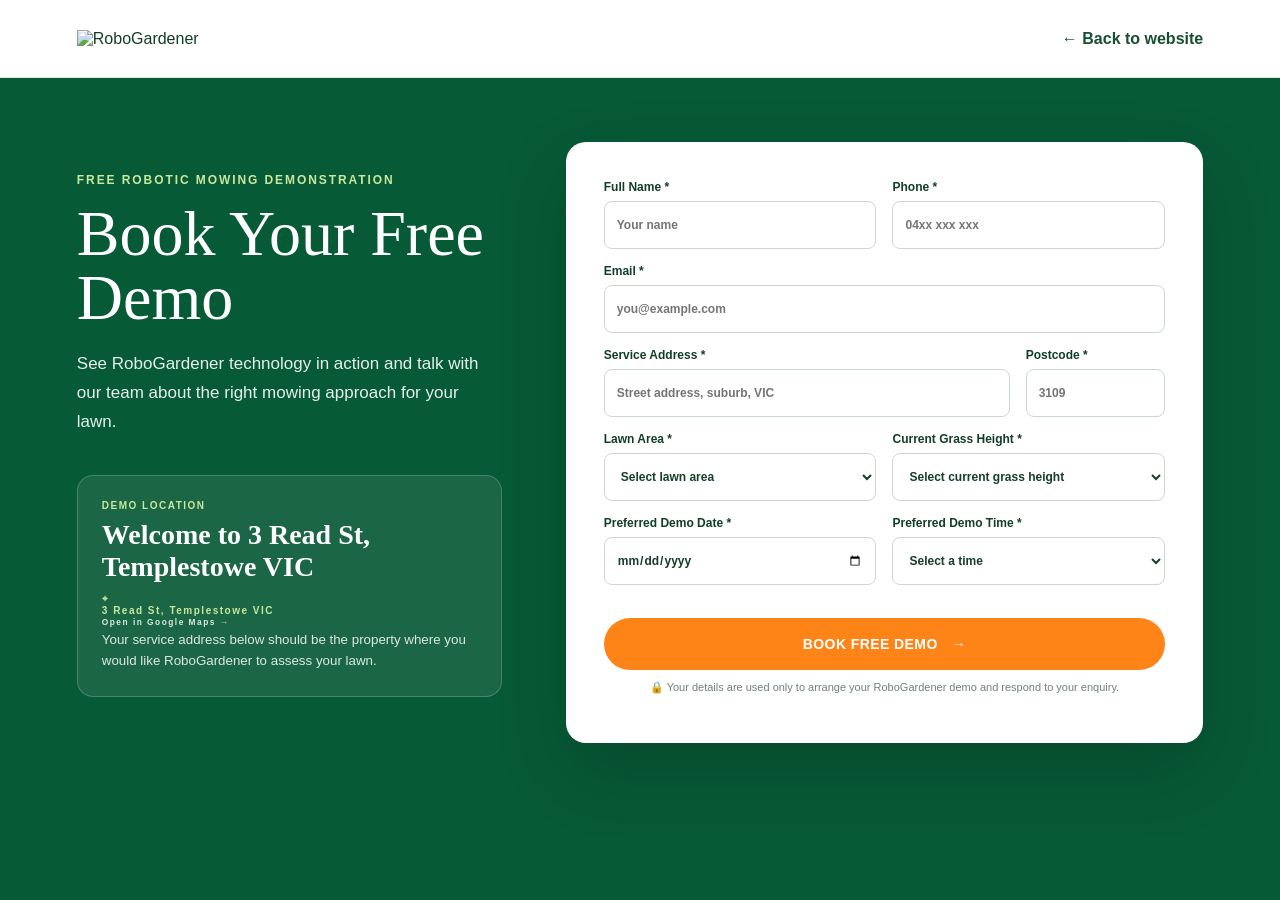
==== commit fb7321f6: "Add Google Maps link to demo location" ====
--- a/demo.html
+++ b/demo.html
@@ -12,7 +12,7 @@
   <link rel="preconnect" href="https://fonts.gstatic.com" crossorigin>
   <link href="https://fonts.googleapis.com/css2?family=Inter:wght@400;500;600;700;800&family=DM+Serif+Display&display=swap" rel="stylesheet">
   <link rel="stylesheet" href="styles.css?v=20261001-1">
-  <link rel="stylesheet" href="demo.css?v=20261001-1">
+  <link rel="stylesheet" href="demo.css?v=20261001-2">
   <script src="https://challenges.cloudflare.com/turnstile/v0/api.js?render=explicit" async defer></script>
 </head>
 <body class="demo-page">
@@ -27,8 +27,12 @@
     <p>See RoboGardener technology in action and talk with our team about the right mowing approach for your lawn.</p>
     <div class="demo-location">
       <span>DEMO LOCATION</span>
-      <strong>Welcome to 3 Read St, Templestowe VIC</strong>
-      <small>Your service address below should be the property where you would like RoboGardener to assess your lawn.</small>
+      <strong>Welcome to 3 Read St,<br>Templestowe VIC</strong>
+      <a class="demo-map" href="https://www.google.com/maps/search/?api=1&query=3%20Read%20St%2C%20Templestowe%20VIC" target="_blank" rel="noopener noreferrer" aria-label="Open 3 Read St, Templestowe VIC in Google Maps">
+        <span class="demo-map-pin" aria-hidden="true">⌖</span>
+        <span class="demo-map-copy"><b>3 Read St, Templestowe VIC</b><small>Open in Google Maps →</small></span>
+      </a>
+      <small class="demo-location-note">Your service address below should be the property where you would like RoboGardener to assess your lawn.</small>
     </div>
   </section>
   <section class="demo-card">
--- a/demo.css
+++ b/demo.css
@@ -0,0 +1 @@
+*{box-sizing:border-box}.demo-page{margin:0;background:#f4f7f2;color:#123e29;font-family:Arial,sans-serif}.demo-topbar{min-height:78px;padding:12px 6vw;background:#fff;display:flex;align-items:center;justify-content:space-between;border-bottom:1px solid #dfe8df}.demo-brand img{width:190px;height:auto;display:block}.demo-back{color:#164f32;font-weight:700;text-decoration:none}.demo-main{min-height:calc(100vh - 78px);padding:64px 6vw 80px;background:#075a36;display:grid;grid-template-columns:minmax(300px,.8fr) minmax(560px,1.2fr);gap:64px;align-items:start}.demo-intro{color:#fff;padding-top:28px}.demo-kicker{font-size:12px;font-weight:800;letter-spacing:.16em;color:#c9e89e}.demo-intro h1{font-family:Georgia,serif;font-size:clamp(48px,5vw,72px);line-height:1;margin:14px 0 20px;font-weight:400}.demo-intro>p{max-width:560px;font-size:17px;line-height:1.7;color:#e6f0e9}.demo-location{margin-top:38px;padding:24px;border:1px solid rgba(255,255,255,.2);border-radius:16px;background:rgba(255,255,255,.08)}.demo-location span{display:block;font-size:10px;font-weight:800;letter-spacing:.15em;color:#c9e89e}.demo-location strong{display:block;font-family:Georgia,serif;font-size:28px;margin:8px 0 10px}.demo-location small{display:block;line-height:1.6;color:#dce9df}.demo-card{background:#fff;border-radius:20px;padding:38px;box-shadow:0 28px 70px rgba(0,0,0,.18)}.demo-card label{display:block;font-size:12px;font-weight:800;margin:0 0 15px}.demo-card input,.demo-card select{width:100%;min-height:48px;margin-top:7px;border:1px solid #cbd9cd;border-radius:8px;padding:10px 12px;background:#fff;color:#163e2a;font:inherit}.demo-card input:focus,.demo-card select:focus{outline:3px solid rgba(22,122,69,.15);border-color:#16834b}.demo-grid{display:grid;gap:16px}.demo-grid.two{grid-template-columns:1fr 1fr}.demo-grid.address{grid-template-columns:1.6fr .55fr}.demo-hp{position:absolute!important;left:-10000px!important;width:1px;height:1px;overflow:hidden}.demo-turnstile{margin:10px 0 18px}.demo-submit{width:100%;min-height:52px;border:0;border-radius:999px;background:#ff8418;color:#fff;font-weight:800;font-size:14px;letter-spacing:.03em;display:flex;align-items:center;justify-content:center;gap:14px;text-decoration:none;cursor:pointer}.demo-submit:disabled{opacity:.6;cursor:not-allowed}.demo-privacy{text-align:center;color:#728078;font-size:11px}.demo-message{margin-top:14px;padding:12px 14px;border-radius:8px;font-size:13px}.demo-message:empty{display:none}.demo-message.error{background:#fff0ed;color:#9c2d23;border:1px solid #f0b7af}.demo-success{text-align:center;padding:48px 10px}.demo-success h2{font-family:Georgia,serif;font-size:38px;font-weight:400}.demo-success p{line-height:1.7;color:#637269}.demo-success .demo-submit{margin-top:24px}@media(max-width:900px){.demo-main{grid-template-columns:1fr;gap:30px;padding-top:38px}.demo-intro{padding-top:0}.demo-card{padding:30px}.demo-grid.two,.demo-grid.address{grid-template-columns:1fr}}@media(max-width:520px){.demo-topbar{padding:10px 18px}.demo-brand img{width:150px}.demo-back{font-size:12px}.demo-main{padding:30px 18px 50px}.demo-intro h1{font-size:46px}.demo-location strong{font-size:24px}.demo-card{padding:24px 18px;border-radius:16px}}
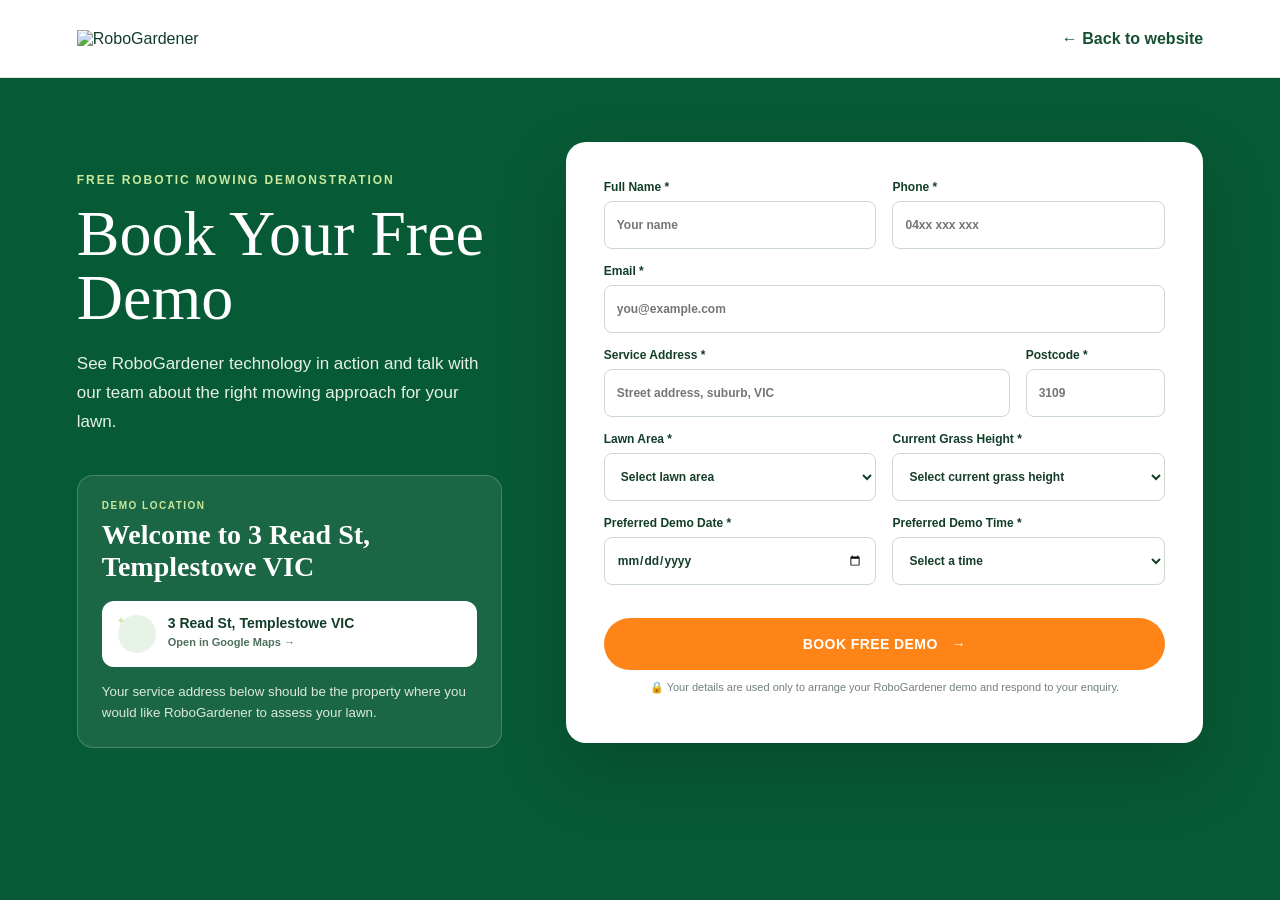
==== commit 7cb71a07: "Refresh Free Demo responsive styles" ====
--- a/demo.html
+++ b/demo.html
@@ -12,7 +12,7 @@
   <link rel="preconnect" href="https://fonts.gstatic.com" crossorigin>
   <link href="https://fonts.googleapis.com/css2?family=Inter:wght@400;500;600;700;800&family=DM+Serif+Display&display=swap" rel="stylesheet">
   <link rel="stylesheet" href="styles.css?v=20261001-1">
-  <link rel="stylesheet" href="demo.css?v=20261001-2">
+  <link rel="stylesheet" href="demo.css?v=20261001-3">
   <script src="https://challenges.cloudflare.com/turnstile/v0/api.js?render=explicit" async defer></script>
 </head>
 <body class="demo-page">
--- a/demo.css
+++ b/demo.css
@@ -1 +1,49 @@
-*{box-sizing:border-box}.demo-page{margin:0;background:#f4f7f2;color:#123e29;font-family:Arial,sans-serif}.demo-topbar{min-height:78px;padding:12px 6vw;background:#fff;display:flex;align-items:center;justify-content:space-between;border-bottom:1px solid #dfe8df}.demo-brand img{width:190px;height:auto;display:block}.demo-back{color:#164f32;font-weight:700;text-decoration:none}.demo-main{min-height:calc(100vh - 78px);padding:64px 6vw 80px;background:#075a36;display:grid;grid-template-columns:minmax(300px,.8fr) minmax(560px,1.2fr);gap:64px;align-items:start}.demo-intro{color:#fff;padding-top:28px}.demo-kicker{font-size:12px;font-weight:800;letter-spacing:.16em;color:#c9e89e}.demo-intro h1{font-family:Georgia,serif;font-size:clamp(48px,5vw,72px);line-height:1;margin:14px 0 20px;font-weight:400}.demo-intro>p{max-width:560px;font-size:17px;line-height:1.7;color:#e6f0e9}.demo-location{margin-top:38px;padding:24px;border:1px solid rgba(255,255,255,.2);border-radius:16px;background:rgba(255,255,255,.08)}.demo-location span{display:block;font-size:10px;font-weight:800;letter-spacing:.15em;color:#c9e89e}.demo-location strong{display:block;font-family:Georgia,serif;font-size:28px;margin:8px 0 10px}.demo-location small{display:block;line-height:1.6;color:#dce9df}.demo-card{background:#fff;border-radius:20px;padding:38px;box-shadow:0 28px 70px rgba(0,0,0,.18)}.demo-card label{display:block;font-size:12px;font-weight:800;margin:0 0 15px}.demo-card input,.demo-card select{width:100%;min-height:48px;margin-top:7px;border:1px solid #cbd9cd;border-radius:8px;padding:10px 12px;background:#fff;color:#163e2a;font:inherit}.demo-card input:focus,.demo-card select:focus{outline:3px solid rgba(22,122,69,.15);border-color:#16834b}.demo-grid{display:grid;gap:16px}.demo-grid.two{grid-template-columns:1fr 1fr}.demo-grid.address{grid-template-columns:1.6fr .55fr}.demo-hp{position:absolute!important;left:-10000px!important;width:1px;height:1px;overflow:hidden}.demo-turnstile{margin:10px 0 18px}.demo-submit{width:100%;min-height:52px;border:0;border-radius:999px;background:#ff8418;color:#fff;font-weight:800;font-size:14px;letter-spacing:.03em;display:flex;align-items:center;justify-content:center;gap:14px;text-decoration:none;cursor:pointer}.demo-submit:disabled{opacity:.6;cursor:not-allowed}.demo-privacy{text-align:center;color:#728078;font-size:11px}.demo-message{margin-top:14px;padding:12px 14px;border-radius:8px;font-size:13px}.demo-message:empty{display:none}.demo-message.error{background:#fff0ed;color:#9c2d23;border:1px solid #f0b7af}.demo-success{text-align:center;padding:48px 10px}.demo-success h2{font-family:Georgia,serif;font-size:38px;font-weight:400}.demo-success p{line-height:1.7;color:#637269}.demo-success .demo-submit{margin-top:24px}@media(max-width:900px){.demo-main{grid-template-columns:1fr;gap:30px;padding-top:38px}.demo-intro{padding-top:0}.demo-card{padding:30px}.demo-grid.two,.demo-grid.address{grid-template-columns:1fr}}@media(max-width:520px){.demo-topbar{padding:10px 18px}.demo-brand img{width:150px}.demo-back{font-size:12px}.demo-main{padding:30px 18px 50px}.demo-intro h1{font-size:46px}.demo-location strong{font-size:24px}.demo-card{padding:24px 18px;border-radius:16px}}+*{box-sizing:border-box}.demo-page{margin:0;background:#f4f7f2;color:#123e29;font-family:Arial,sans-serif}.demo-topbar{min-height:78px;padding:12px 6vw;background:#fff;display:flex;align-items:center;justify-content:space-between;border-bottom:1px solid #dfe8df}.demo-brand img{width:190px;height:auto;display:block}.demo-back{color:#164f32;font-weight:700;text-decoration:none}.demo-main{min-height:calc(100vh - 78px);padding:64px 6vw 80px;background:#075a36;display:grid;grid-template-columns:minmax(300px,.8fr) minmax(560px,1.2fr);gap:64px;align-items:start}.demo-intro{color:#fff;padding-top:28px}.demo-kicker{font-size:12px;font-weight:800;letter-spacing:.16em;color:#c9e89e}.demo-intro h1{font-family:Georgia,serif;font-size:clamp(48px,5vw,72px);line-height:1;margin:14px 0 20px;font-weight:400}.demo-intro>p{max-width:560px;font-size:17px;line-height:1.7;color:#e6f0e9}.demo-location{margin-top:38px;padding:24px;border:1px solid rgba(255,255,255,.2);border-radius:16px;background:rgba(255,255,255,.08)}.demo-location span{display:block;font-size:10px;font-weight:800;letter-spacing:.15em;color:#c9e89e}.demo-location strong{display:block;font-family:Georgia,serif;font-size:28px;margin:8px 0 10px}.demo-location small{display:block;line-height:1.6;color:#dce9df}.demo-card{background:#fff;border-radius:20px;padding:38px;box-shadow:0 28px 70px rgba(0,0,0,.18)}.demo-card label{display:block;font-size:12px;font-weight:800;margin:0 0 15px}.demo-card input,.demo-card select{width:100%;min-height:48px;margin-top:7px;border:1px solid #cbd9cd;border-radius:8px;padding:10px 12px;background:#fff;color:#163e2a;font:inherit}.demo-card input:focus,.demo-card select:focus{outline:3px solid rgba(22,122,69,.15);border-color:#16834b}.demo-grid{display:grid;gap:16px}.demo-grid.two{grid-template-columns:1fr 1fr}.demo-grid.address{grid-template-columns:1.6fr .55fr}.demo-hp{position:absolute!important;left:-10000px!important;width:1px;height:1px;overflow:hidden}.demo-turnstile{margin:10px 0 18px}.demo-submit{width:100%;min-height:52px;border:0;border-radius:999px;background:#ff8418;color:#fff;font-weight:800;font-size:14px;letter-spacing:.03em;display:flex;align-items:center;justify-content:center;gap:14px;text-decoration:none;cursor:pointer}.demo-submit:disabled{opacity:.6;cursor:not-allowed}.demo-privacy{text-align:center;color:#728078;font-size:11px}.demo-message{margin-top:14px;padding:12px 14px;border-radius:8px;font-size:13px}.demo-message:empty{display:none}.demo-message.error{background:#fff0ed;color:#9c2d23;border:1px solid #f0b7af}.demo-success{text-align:center;padding:48px 10px}.demo-success h2{font-family:Georgia,serif;font-size:38px;font-weight:400}.demo-success p{line-height:1.7;color:#637269}.demo-success .demo-submit{margin-top:24px}@media(max-width:900px){.demo-main{grid-template-columns:1fr;gap:30px;padding-top:38px}.demo-intro{padding-top:0}.demo-card{padding:30px}.demo-grid.two,.demo-grid.address{grid-template-columns:1fr}}@media(max-width:520px){.demo-topbar{padding:10px 18px}.demo-brand img{width:150px}.demo-back{font-size:12px}.demo-main{padding:30px 18px 50px}.demo-intro h1{font-size:46px}.demo-location strong{font-size:24px}.demo-card{padding:24px 18px;border-radius:16px}}.demo-map{margin:18px 0 14px;padding:14px 16px;border-radius:12px;background:#fff;color:#123e29;text-decoration:none;display:flex;align-items:center;gap:12px;transition:transform .18s ease,box-shadow .18s ease}.demo-map:hover{transform:translateY(-1px);box-shadow:0 8px 24px rgba(0,0,0,.12)}.demo-map-pin{width:38px;height:38px;flex:0 0 38px;border-radius:50%;display:grid;place-items:center;background:#e8f3e8;color:#0a6039;font-size:22px}.demo-map-copy{display:block!important;letter-spacing:0!important;color:#123e29!important}.demo-map-copy b{display:block;font-size:14px}.demo-map-copy small{display:block;margin-top:3px;color:#4e6f5c;font-size:11px}.demo-location-note{display:block;line-height:1.6;color:#dce9df}
+/* ===== Demo responsive hardening: tablet + mobile only ===== */
+@media(max-width:900px){
+  .demo-page{width:100%;overflow-x:hidden}
+  .demo-topbar{width:100%;gap:16px}
+  .demo-main{width:100%;min-width:0;padding-left:max(24px,env(safe-area-inset-left));padding-right:max(24px,env(safe-area-inset-right))}
+  .demo-intro,.demo-card,.demo-grid,.demo-card form{min-width:0;max-width:100%}
+  .demo-intro>p{max-width:680px}
+  .demo-location{max-width:680px}
+  .demo-card input,.demo-card select{max-width:100%;min-width:0}
+  .demo-turnstile{max-width:100%;overflow:hidden}
+}
+@media(max-width:600px){
+  .demo-topbar{min-height:66px;padding:9px max(16px,env(safe-area-inset-right)) 9px max(16px,env(safe-area-inset-left));gap:10px}
+  .demo-brand{min-width:0;display:block}
+  .demo-brand img{width:145px;max-width:42vw}
+  .demo-back{flex:0 0 auto;font-size:11px;white-space:nowrap}
+  .demo-main{min-height:calc(100vh - 66px);padding-top:30px;padding-bottom:48px;gap:24px}
+  .demo-kicker{font-size:10px;line-height:1.45;letter-spacing:.12em}
+  .demo-intro h1{font-size:clamp(40px,12vw,52px);line-height:.98;margin:12px 0 16px}
+  .demo-intro>p{font-size:15px;line-height:1.6;margin-bottom:0}
+  .demo-location{margin-top:24px;padding:19px 17px;border-radius:14px}
+  .demo-location strong{font-size:clamp(22px,7vw,27px);line-height:1.08}
+  .demo-map{padding:12px;margin:15px 0 12px;gap:10px}
+  .demo-map-pin{width:34px;height:34px;flex-basis:34px}
+  .demo-map-copy{min-width:0}
+  .demo-map-copy b{font-size:12px;line-height:1.35;overflow-wrap:anywhere}
+  .demo-map-copy small{font-size:10px}
+  .demo-location-note{font-size:12px}
+  .demo-card{width:100%;padding:22px 16px;border-radius:16px}
+  .demo-grid.two,.demo-grid.address{grid-template-columns:minmax(0,1fr)}
+  .demo-grid{gap:0}
+  .demo-card label{font-size:12px;margin-bottom:14px}
+  .demo-card input,.demo-card select{min-height:50px;font-size:16px;padding:11px 12px}
+  .demo-turnstile{margin:8px 0 17px}
+  #demoTurnstile{transform-origin:left top}
+  .demo-submit{min-height:52px;font-size:13px;padding:0 14px}
+  .demo-privacy{font-size:10px;line-height:1.45;padding:0 4px}
+  .demo-success{padding:30px 4px}
+  .demo-success h2{font-size:32px;line-height:1.08}
+}
+@media(max-width:350px){
+  .demo-topbar{align-items:center}
+  .demo-brand img{width:128px}
+  .demo-back{font-size:10px}
+  .demo-main{padding-left:12px;padding-right:12px}
+  .demo-card{padding-left:12px;padding-right:12px}
+  #demoTurnstile{transform:scale(.88);margin-bottom:-8px}
+}
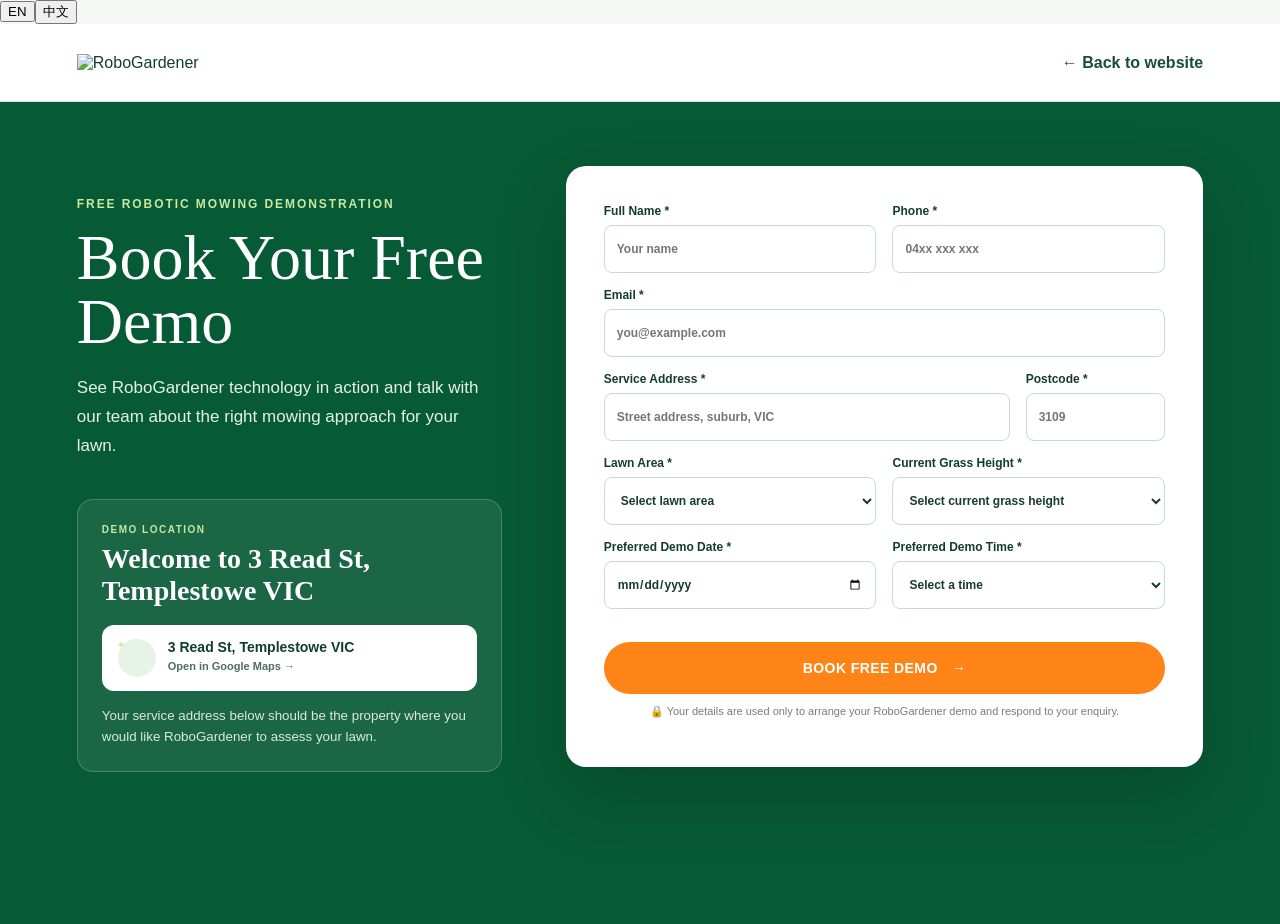
==== commit 762d5470: "Prepare Free Demo page for bilingual content" ====
--- a/demo.html
+++ b/demo.html
@@ -16,23 +16,24 @@
   <script src="https://challenges.cloudflare.com/turnstile/v0/api.js?render=explicit" async defer></script>
 </head>
 <body class="demo-page">
+<div class="demo-lang-switch" aria-label="Language switcher"><button type="button" class="demo-lang-btn active" data-lang="en">EN</button><button type="button" class="demo-lang-btn" data-lang="zh">中文</button></div>
 <header class="demo-topbar">
   <a href="/" class="demo-brand"><img src="assets/robogardener-logo.jpg" alt="RoboGardener"></a>
-  <a href="/" class="demo-back">← Back to website</a>
+  <a href="/" class="demo-back">← <span data-demo-i18n="back">Back to website</span></a>
 </header>
 <main class="demo-main">
   <section class="demo-intro">
-    <span class="demo-kicker">FREE ROBOTIC MOWING DEMONSTRATION</span>
-    <h1>Book Your Free Demo</h1>
-    <p>See RoboGardener technology in action and talk with our team about the right mowing approach for your lawn.</p>
+    <span class="demo-kicker"><span data-demo-i18n="kicker">FREE ROBOTIC MOWING DEMONSTRATION</span></span>
+    <h1 data-demo-i18n="title">Book Your Free Demo</h1>
+    <p data-demo-i18n="intro">See RoboGardener technology in action and talk with our team about the right mowing approach for your lawn.</p>
     <div class="demo-location">
-      <span>DEMO LOCATION</span>
-      <strong>Welcome to 3 Read St,<br>Templestowe VIC</strong>
+      <span data-demo-i18n="locationLabel">DEMO LOCATION</span>
+      <strong data-demo-i18n-html="locationTitle">Welcome to 3 Read St,<br>Templestowe VIC</strong>
       <a class="demo-map" href="https://www.google.com/maps/search/?api=1&query=3%20Read%20St%2C%20Templestowe%20VIC" target="_blank" rel="noopener noreferrer" aria-label="Open 3 Read St, Templestowe VIC in Google Maps">
         <span class="demo-map-pin" aria-hidden="true">⌖</span>
-        <span class="demo-map-copy"><b>3 Read St, Templestowe VIC</b><small>Open in Google Maps →</small></span>
+        <span class="demo-map-copy"><b>3 Read St, Templestowe VIC</b><small data-demo-i18n="map">Open in Google Maps →</small></span>
       </a>
-      <small class="demo-location-note">Your service address below should be the property where you would like RoboGardener to assess your lawn.</small>
+      <small class="demo-location-note" data-demo-i18n="locationNote">Your service address below should be the property where you would like RoboGardener to assess your lawn.</small>
     </div>
   </section>
   <section class="demo-card">
@@ -41,43 +42,43 @@
       <input type="hidden" name="service_required" value="Free Demo Booking">
       <div class="demo-hp" aria-hidden="true"><label>Website<input name="website" tabindex="-1" autocomplete="off"></label></div>
       <div class="demo-grid two">
-        <label for="demoName">Full Name *<input id="demoName" name="full_name" required maxlength="150" autocomplete="name" placeholder="Your name"></label>
-        <label for="demoPhone">Phone *<input id="demoPhone" name="phone" type="tel" required maxlength="50" autocomplete="tel" placeholder="04xx xxx xxx"></label>
+        <label for="demoName"><span data-demo-i18n="name">Full Name *</span><input id="demoName" name="full_name" required maxlength="150" autocomplete="name" placeholder="Your name"></label>
+        <label for="demoPhone"><span data-demo-i18n="phone">Phone *</span><input id="demoPhone" name="phone" type="tel" required maxlength="50" autocomplete="tel" placeholder="04xx xxx xxx"></label>
       </div>
-      <label for="demoEmail">Email *<input id="demoEmail" name="email" type="email" required maxlength="254" autocomplete="email" placeholder="you@example.com"></label>
+      <label for="demoEmail"><span data-demo-i18n="email">Email *</span><input id="demoEmail" name="email" type="email" required maxlength="254" autocomplete="email" placeholder="you@example.com"></label>
       <div class="demo-grid address">
-        <label for="demoAddress">Service Address *<input id="demoAddress" name="service_address" required maxlength="300" autocomplete="street-address" placeholder="Street address, suburb, VIC"></label>
-        <label for="demoPostcode">Postcode *<input id="demoPostcode" name="postcode" required inputmode="numeric" maxlength="4" pattern="[0-9]{4}" autocomplete="postal-code" placeholder="3109"></label>
+        <label for="demoAddress"><span data-demo-i18n="address">Service Address *</span><input id="demoAddress" name="service_address" required maxlength="300" autocomplete="street-address" placeholder="Street address, suburb, VIC"></label>
+        <label for="demoPostcode"><span data-demo-i18n="postcode">Postcode *</span><input id="demoPostcode" name="postcode" required inputmode="numeric" maxlength="4" pattern="[0-9]{4}" autocomplete="postal-code" placeholder="3109"></label>
       </div>
       <div class="demo-grid two">
-        <label for="demoArea">Lawn Area *
+        <label for="demoArea"><span data-demo-i18n="area">Lawn Area *</span>
           <select id="demoArea" name="lawn_area" required>
             <option value="">Select lawn area</option><option value="0-100">Under 100 m²</option><option value="100-250">100–250 m²</option><option value="250-500">250–500 m²</option><option value="500-1000">500–1,000 m²</option><option value="1000-2000">1,000–2,000 m²</option><option value="2000+">2,000 m²+</option><option value="unknown">Not sure</option>
           </select>
         </label>
-        <label for="demoHeight">Current Grass Height *
+        <label for="demoHeight"><span data-demo-i18n="height">Current Grass Height *</span>
           <select id="demoHeight" name="grass_height" required>
             <option value="">Select current grass height</option><option value="under5">Under 5 cm</option><option value="5-10">5–10 cm</option><option value="10-20">10–20 cm</option><option value="20-40">20–40 cm</option><option value="40plus">40 cm+ / clearly overgrown</option><option value="unknown">Not sure</option>
           </select>
         </label>
       </div>
       <div class="demo-grid two">
-        <label for="demoDate">Preferred Demo Date *<input id="demoDate" type="date" required></label>
-        <label for="demoTime">Preferred Demo Time *<select id="demoTime" required><option value="">Select a time</option></select></label>
+        <label for="demoDate"><span data-demo-i18n="date">Preferred Demo Date *</span><input id="demoDate" type="date" required></label>
+        <label for="demoTime"><span data-demo-i18n="time">Preferred Demo Time *</span><select id="demoTime" required><option value="">Select a time</option></select></label>
       </div>
       <input id="demoNotes" type="hidden" name="additional_information">
       <div class="demo-turnstile"><div id="demoTurnstile"></div><p id="demoSecurity" aria-live="polite"></p></div>
-      <button id="demoSubmit" class="demo-submit" type="submit">BOOK FREE DEMO <span>→</span></button>
-      <p class="demo-privacy">🔒 Your details are used only to arrange your RoboGardener demo and respond to your enquiry.</p>
+      <button id="demoSubmit" class="demo-submit" type="submit"><span data-demo-i18n="submit">BOOK FREE DEMO</span> <span>→</span></button>
+      <p class="demo-privacy" data-demo-i18n="privacy">🔒 Your details are used only to arrange your RoboGardener demo and respond to your enquiry.</p>
       <div id="demoMessage" class="demo-message" role="status" aria-live="polite"></div>
     </form>
     <div id="demoSuccess" class="demo-success" hidden>
-      <div>✓</div><h2>Your demo request has been received</h2>
-      <p>We’ll review your preferred date and time and contact you to confirm the appointment.</p>
-      <p id="demoRef"></p><a href="/" class="demo-submit">BACK TO ROBOGARDENER</a>
+      <div>✓</div><h2 data-demo-i18n="successTitle">Your demo request has been received</h2>
+      <p data-demo-i18n="successText">We’ll review your preferred date and time and contact you to confirm the appointment.</p>
+      <p id="demoRef"></p><a href="/" class="demo-submit" data-demo-i18n="backHome">BACK TO ROBOGARDENER</a>
     </div>
   </section>
 </main>
-<script src="demo.js?v=20261001-1"></script>
+<script src="demo.js?v=20261001-2"></script>
 </body>
 </html>
--- a/styles.css
+++ b/styles.css
@@ -519,3 +519,91 @@
 @media(max-width:720px){
   .demo-header-btn{margin-left:auto;margin-right:8px;min-height:40px;padding:0 12px;font-size:11px}
 }
+
+/* ===== Mobile header + hero repair ===== */
+@media(max-width:720px){
+  .site-header{
+    min-height:68px;
+    padding:8px 14px;
+    gap:7px;
+    display:grid;
+    grid-template-columns:minmax(112px,1fr) auto auto;
+    align-items:center;
+  }
+  .brand{width:min(150px,100%);min-width:0}
+  .brand img{width:100%;height:44px;object-fit:contain;object-position:left center}
+  .demo-header-btn{
+    order:initial;
+    margin:0;
+    min-height:38px;
+    padding:0 12px;
+    border-radius:8px;
+    font-size:10.5px;
+    letter-spacing:0;
+  }
+  .mobile-menu-toggle{order:initial;margin:0;justify-self:end}
+  .header-actions{
+    position:absolute;
+    right:62px;
+    top:76px;
+    z-index:22;
+    margin:0;
+  }
+  .lang-switch{box-shadow:0 3px 12px rgba(17,63,39,.08)}
+  .main-nav{top:132px}
+  .hero-visual{
+    min-height:auto;
+    padding:48px 22px 34px;
+    overflow:hidden;
+  }
+  .hero-copy{
+    width:100%;
+    max-width:none;
+  }
+  .hero-copy h1{
+    font-size:clamp(42px,12vw,56px);
+    line-height:.98;
+    max-width:100%;
+    overflow-wrap:normal;
+    word-break:normal;
+  }
+  .hero-copy>p{
+    max-width:100%;
+    font-size:16px;
+    line-height:1.58;
+  }
+  .hero-actions{
+    grid-template-columns:1fr 1fr;
+    gap:10px;
+    margin:24px 0 0;
+  }
+  .hero-actions .btn{
+    min-width:0;
+    padding:13px 12px;
+    font-size:12px;
+    line-height:1.25;
+  }
+  .hero-trust-card{
+    position:relative;
+    left:auto;
+    right:auto;
+    bottom:auto;
+    transform:none;
+    width:100%;
+    max-width:390px;
+    margin:26px auto 0;
+  }
+}
+@media(max-width:430px){
+  .site-header{grid-template-columns:minmax(105px,1fr) auto auto;padding-left:10px;padding-right:10px}
+  .brand{width:128px}
+  .brand img{height:40px}
+  .demo-header-btn{min-height:36px;padding:0 9px;font-size:9.5px}
+  .mobile-menu-toggle{min-width:40px;min-height:40px}
+  .header-actions{right:52px;top:70px}
+  .main-nav{top:126px;left:10px;right:10px}
+  .hero-visual{padding:42px 18px 28px}
+  .hero-copy h1{font-size:clamp(39px,11.5vw,50px)}
+  .hero-actions{grid-template-columns:1fr}
+  .hero-actions .btn{font-size:13px}
+}
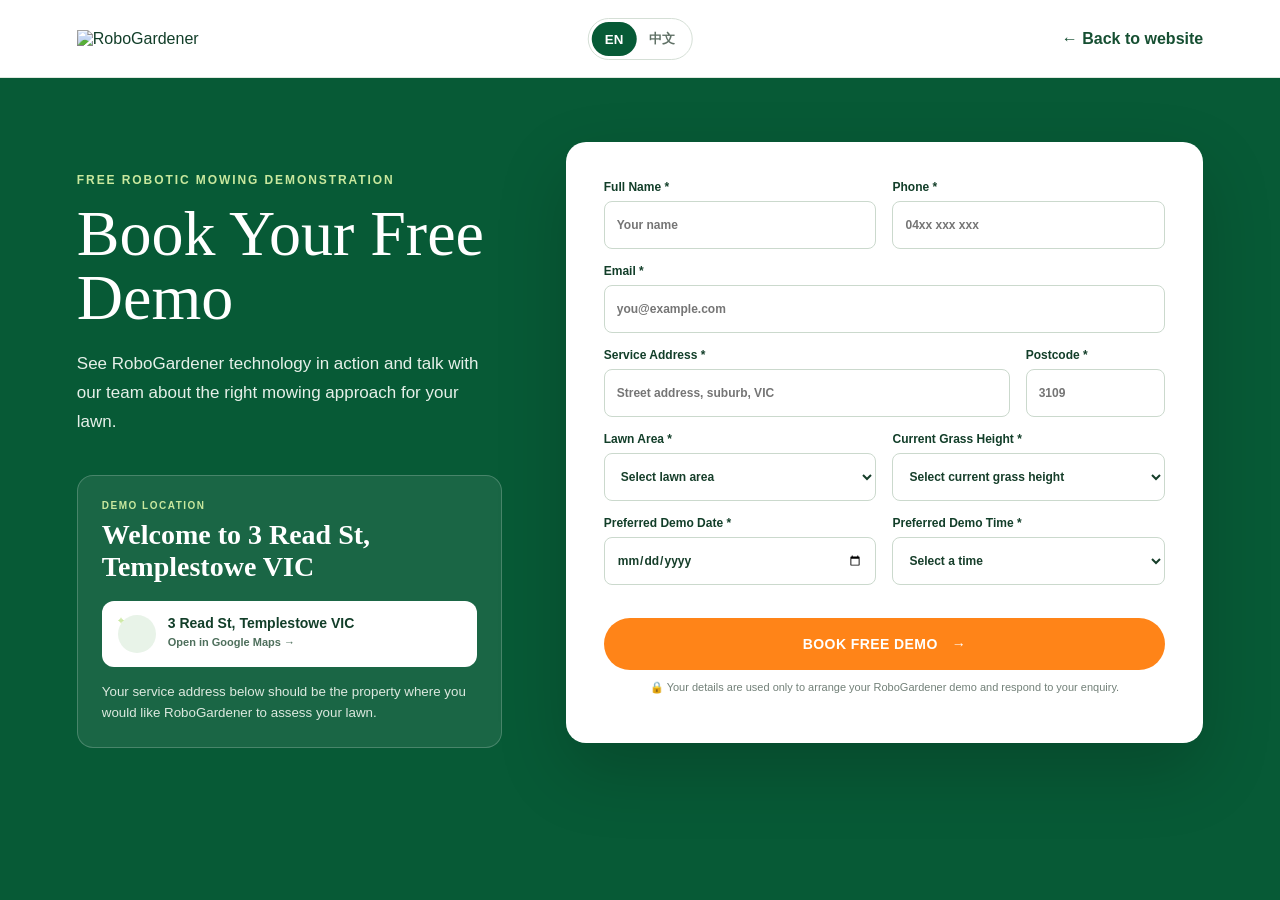
==== commit 9a6876b6: "Refresh Free Demo submission script" ====
--- a/demo.html
+++ b/demo.html
@@ -79,6 +79,6 @@
     </div>
   </section>
 </main>
-<script src="demo.js?v=20261001-2"></script>
+<script src="demo.js?v=20261001-3"></script>
 </body>
 </html>
--- a/demo.css
+++ b/demo.css
@@ -47,3 +47,4 @@
   .demo-card{padding-left:12px;padding-right:12px}
   #demoTurnstile{transform:scale(.88);margin-bottom:-8px}
 }
+.demo-lang-switch{position:fixed;z-index:30;top:18px;left:50%;transform:translateX(-50%);display:flex;padding:3px;border:1px solid #d5dfd6;border-radius:999px;background:#fff}.demo-lang-btn{border:0;background:transparent;color:#607166;border-radius:999px;padding:8px 13px;font-weight:800;cursor:pointer}.demo-lang-btn.active{background:#075a36;color:#fff}@media(max-width:600px){.demo-lang-switch{position:absolute;top:72px;left:auto;right:16px;transform:none}.demo-main{padding-top:72px}}
